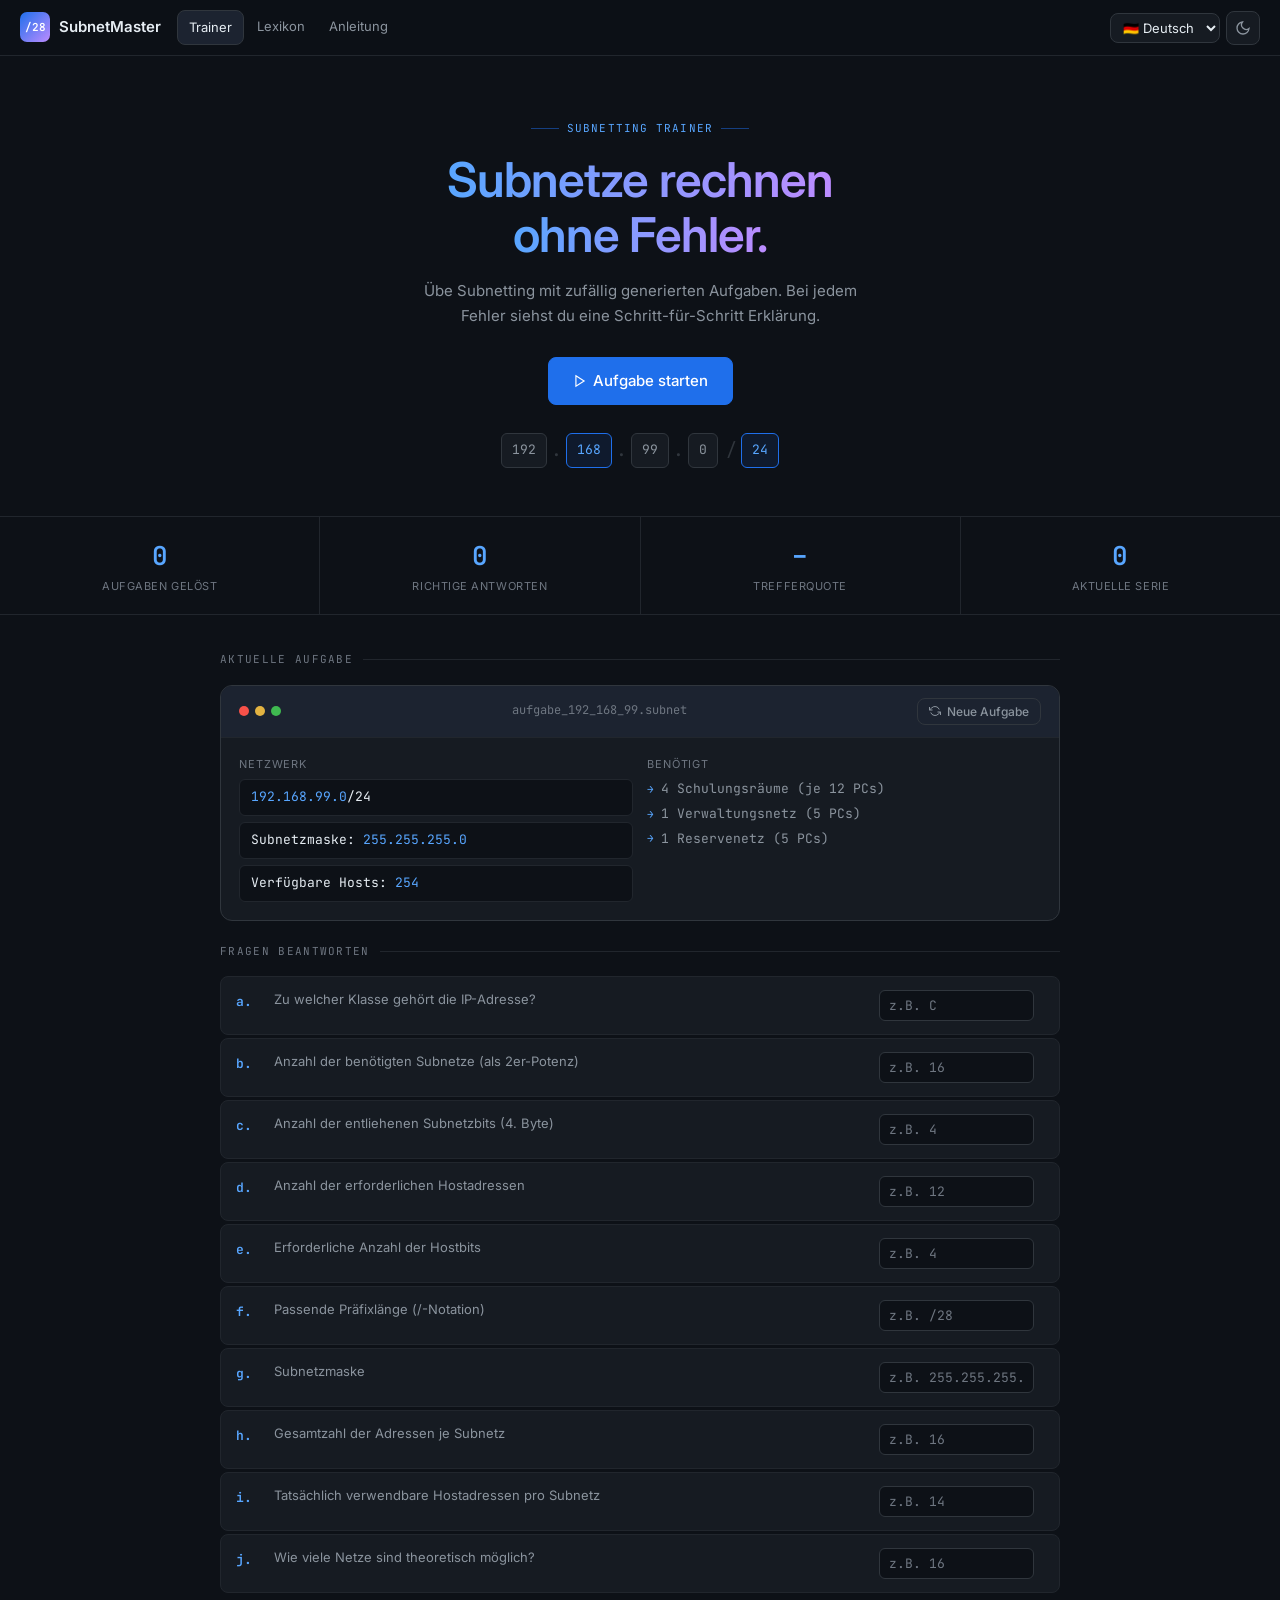
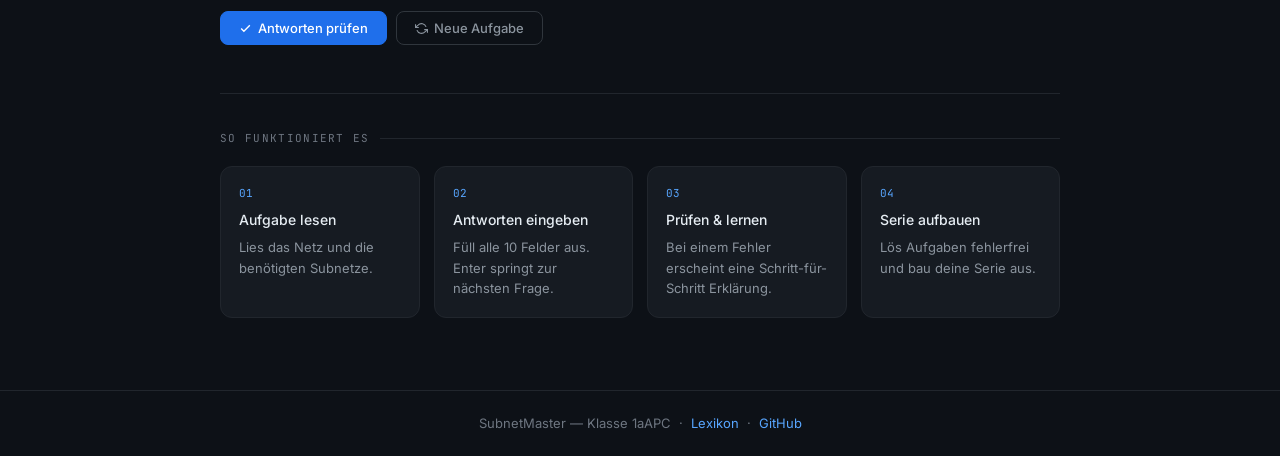
==== index.html @ 02bdc13f "Initial commit: SubnetMaster subnetting trainer" ====
<!DOCTYPE html>
<html lang="de">
<head>
<meta charset="UTF-8">
<meta name="viewport" content="width=device-width, initial-scale=1.0">
<title>SubnetMaster – Trainer</title>
<link rel="preconnect" href="https://fonts.googleapis.com">
<link rel="preconnect" href="https://fonts.gstatic.com" crossorigin>
<link href="https://fonts.googleapis.com/css2?family=JetBrains+Mono:wght@400;600&family=Inter:wght@300;400;500;600&display=swap" rel="stylesheet">
<link rel="stylesheet" href="css/style.css">
</head>
<body data-theme="dark">

<!-- ── NAVBAR ── -->
<nav>
  <div class="nav-left">
    <a href="index.html" class="nav-logo">
      <div class="logo-icon">/28</div>
      SubnetMaster
    </a>
    <div class="nav-links">
      <a href="index.html" id="nav-trainer" class="active">Trainer</a>
      <a href="lernen.html" id="nav-lernen">Lexikon</a>
      <a href="anleitung.html" id="nav-anleitung">Anleitung</a>
    </div>
  </div>
  <div class="nav-right">
    <select class="lang-select" id="langSelect" onchange="changeLang(this.value)">
      <option value="de">🇩🇪 Deutsch</option>
      <option value="en">🇬🇧 English</option>
      <option value="ar">🇸🇦 العربية</option>
      <option value="tr">🇹🇷 Türkçe</option>
      <option value="fr">🇫🇷 Français</option>
      <option value="es">🇪🇸 Español</option>
    </select>
    <button class="theme-btn" onclick="toggleTheme()">
      <svg class="icon-sun" viewBox="0 0 24 24" fill="none" stroke="currentColor" stroke-width="2"><circle cx="12" cy="12" r="5"/><line x1="12" y1="1" x2="12" y2="3"/><line x1="12" y1="21" x2="12" y2="23"/><line x1="4.22" y1="4.22" x2="5.64" y2="5.64"/><line x1="18.36" y1="18.36" x2="19.78" y2="19.78"/><line x1="1" y1="12" x2="3" y2="12"/><line x1="21" y1="12" x2="23" y2="12"/><line x1="4.22" y1="19.78" x2="5.64" y2="18.36"/><line x1="18.36" y1="5.64" x2="19.78" y2="4.22"/></svg>
      <svg class="icon-moon" viewBox="0 0 24 24" fill="none" stroke="currentColor" stroke-width="2"><path d="M21 12.79A9 9 0 1 1 11.21 3 7 7 0 0 0 21 12.79z"/></svg>
    </button>
  </div>
</nav>

<!-- ── HERO ── -->
<section class="hero">
  <div class="hero-eyebrow" id="h-eyebrow">Subnetting Trainer</div>
  <h1>
    <span id="h-title-main">Subnetze rechnen</span><br>
    <span id="h-span">ohne Fehler.</span>
  </h1>
  <p id="h-sub">Übe Subnetting mit zufällig generierten Aufgaben. Bei jedem Fehler siehst du eine Schritt-für-Schritt Erklärung.</p>
  <a href="#trainer" class="btn btn-primary btn-lg">
    <svg width="14" height="14" fill="none" stroke="currentColor" stroke-width="2" viewBox="0 0 24 24"><path d="M5 3l14 9-14 9V3z"/></svg>
    <span id="h-cta-text">Aufgabe starten</span>
  </a>
  <div class="ip-grid">
    <div class="ip-octet" id="o1">192</div><div class="ip-sep">.</div>
    <div class="ip-octet" id="o2">168</div><div class="ip-sep">.</div>
    <div class="ip-octet" id="o3">50</div><div class="ip-sep">.</div>
    <div class="ip-octet" id="o4">0</div>
    <div class="ip-sep" style="margin-left:4px">/</div>
    <div class="ip-octet lit">24</div>
  </div>
</section>

<!-- ── STATS ── -->
<div class="stats-strip">
  <div class="stat-cell"><span class="stat-value" id="stat-done">0</span><div class="stat-label" id="sl-done">Aufgaben gelöst</div></div>
  <div class="stat-cell"><span class="stat-value" id="stat-correct">0</span><div class="stat-label" id="sl-correct">Richtige Antworten</div></div>
  <div class="stat-cell"><span class="stat-value" id="stat-pct">–</span><div class="stat-label" id="sl-pct">Trefferquote</div></div>
  <div class="stat-cell"><span class="stat-value" id="stat-streak">0</span><div class="stat-label" id="sl-streak">Aktuelle Serie</div></div>
</div>

<!-- ── TRAINER ── -->
<main class="trainer-wrap" id="trainer">

  <div class="section-label" id="lbl-task">Aktuelle Aufgabe</div>

  <!-- Task card -->
  <div class="task-card">
    <div class="card-header">
      <div class="window-dots"><div class="dot dot-r"></div><div class="dot dot-y"></div><div class="dot dot-g"></div></div>
      <span style="font-family:var(--mono);font-size:12px;color:var(--text3)" id="task-title">aufgabe.subnet</span>
      <button class="btn btn-secondary" onclick="newTask()" style="padding:5px 11px;font-size:12px;">
        <svg width="12" height="12" fill="none" stroke="currentColor" stroke-width="2" viewBox="0 0 24 24"><path d="M1 4v6h6M23 20v-6h-6"/><path d="M20.49 9A9 9 0 0 0 5.64 5.64L1 10m22 4l-4.64 4.36A9 9 0 0 1 3.51 15"/></svg>
        <span id="btn-new-text">Neue Aufgabe</span>
      </button>
    </div>
    <div class="task-body">
      <div class="info-group">
        <div class="info-label" id="lbl-network">Netzwerk</div>
        <div class="info-value"><span id="tn-net">–</span>/24</div>
        <div class="info-value" id="tn-mask">Subnetzmaske: <span>255.255.255.0</span></div>
        <div class="info-value" id="tn-hosts">Verfügbare Hosts: <span>254</span></div>
      </div>
      <div class="info-group">
        <div class="info-label" id="lbl-needed">Benötigt</div>
        <ul class="need-list" id="need-list"></ul>
      </div>
    </div>
  </div>

  <!-- Questions -->
  <div class="section-label" id="lbl-questions">Fragen beantworten</div>
  <div class="questions-wrap" id="questions"></div>

  <!-- Buttons -->
  <div class="btn-row">
    <button class="btn btn-primary" onclick="checkAnswers()">
      <svg width="13" height="13" fill="none" stroke="currentColor" stroke-width="2.5" viewBox="0 0 24 24"><path d="M20 6L9 17l-5-5"/></svg>
      <span id="btn-check-text">Antworten prüfen</span>
    </button>
    <button class="btn btn-secondary" onclick="newTask()">
      <svg width="13" height="13" fill="none" stroke="currentColor" stroke-width="2" viewBox="0 0 24 24"><path d="M1 4v6h6M23 20v-6h-6"/><path d="M20.49 9A9 9 0 0 0 5.64 5.64L1 10m22 4l-4.64 4.36A9 9 0 0 1 3.51 15"/></svg>
      <span id="btn-new-bottom-text">Neue Aufgabe</span>
    </button>
  </div>

  <div class="score-bar" id="score-bar"></div>
  <div class="solution-table" id="solution-table">
    <div class="sol-header" id="sol-header">Alle richtigen Antworten</div>
    <div class="sol-grid" id="sol-grid"></div>
  </div>

  <!-- How it works -->
  <div style="margin-top:48px;padding-top:36px;border-top:1px solid var(--border2)">
    <div class="section-label">So funktioniert es</div>
    <div class="how-grid" id="how-grid"></div>
  </div>

</main>

<footer>
  <span id="footer-text">SubnetMaster — Klasse 1aAPC</span> &nbsp;·&nbsp;
  <a href="lernen.html">Lexikon</a> &nbsp;·&nbsp;
  <a href="https://github.com" target="_blank">GitHub</a>
</footer>

<script src="js/lang.js"></script>
<script src="js/app.js"></script>
</body>
</html>
---- css/style.css ----
/* ════════════════════════════════════════
   SubnetMaster – Global Stylesheet
   ════════════════════════════════════════ */

/* ── Google Fonts are loaded in each HTML file ── */

*,*::before,*::after{box-sizing:border-box;margin:0;padding:0;}

/* ── CSS Variables ── */
:root {
  --bg:#0d1117; --bg2:#161b22; --bg3:#1c2330;
  --border:#30363d; --border2:#21262d;
  --text:#e6edf3; --text2:#8b949e; --text3:#6e7681;
  --accent:#58a6ff; --accent2:#1f6feb;
  --green:#3fb950; --red:#f85149; --yellow:#e3b341; --purple:#bc8cff;
  --teal:#39c5cf;
  --mono:'JetBrains Mono', monospace;
  --sans:'Inter', sans-serif;
  --radius:8px; --radius-lg:12px; --radius-xl:16px;
  --shadow:none;
  --nav-bg:rgba(13,17,23,0.88);
}
[data-theme="light"] {
  --bg:#ffffff; --bg2:#f6f8fa; --bg3:#eaeef2;
  --border:#d0d7de; --border2:#e1e4e8;
  --text:#1f2328; --text2:#656d76; --text3:#9198a1;
  --accent:#0969da; --accent2:#0550ae;
  --green:#1a7f37; --red:#cf222e; --yellow:#9a6700; --purple:#8250df;
  --teal:#0e7490;
  --shadow:0 1px 4px rgba(0,0,0,0.07);
  --nav-bg:rgba(255,255,255,0.9);
}

html { scroll-behavior: smooth; }
body {
  font-family: var(--sans);
  background: var(--bg);
  color: var(--text);
  min-height: 100vh;
  line-height: 1.6;
  transition: background 0.25s, color 0.25s;
}

/* ══════════════
   NAVBAR
══════════════ */
nav {
  position: sticky; top: 0; z-index: 200;
  background: var(--nav-bg);
  backdrop-filter: blur(14px);
  border-bottom: 1px solid var(--border2);
  padding: 0 20px; height: 56px;
  display: flex; align-items: center; justify-content: space-between; gap: 12px;
}
.nav-left { display: flex; align-items: center; gap: 16px; }
.nav-logo {
  display: flex; align-items: center; gap: 9px;
  font-weight: 600; font-size: 15px;
  color: var(--text); text-decoration: none; flex-shrink: 0;
}
.logo-icon {
  width: 30px; height: 30px;
  background: linear-gradient(135deg, var(--accent2), var(--purple));
  border-radius: 7px;
  display: flex; align-items: center; justify-content: center;
  font-family: var(--mono); font-size: 11px; font-weight: 600; color: #fff;
}
.nav-links { display: flex; gap: 2px; }
.nav-links a {
  font-size: 13px; color: var(--text2);
  text-decoration: none; padding: 6px 11px;
  border-radius: var(--radius);
  transition: background 0.15s, color 0.15s;
  white-space: nowrap;
}
.nav-links a:hover { background: var(--bg3); color: var(--text); }
.nav-links a.active {
  background: var(--bg3); color: var(--text);
  border: 1px solid var(--border);
}
.nav-right { display: flex; align-items: center; gap: 6px; }
.lang-select {
  font-family: var(--sans); font-size: 13px;
  background: var(--bg2); border: 1px solid var(--border);
  color: var(--text); padding: 5px 8px;
  border-radius: var(--radius); cursor: pointer; outline: none;
  transition: border-color 0.15s;
}
.lang-select:hover { border-color: var(--accent2); }
.theme-btn {
  background: var(--bg2); border: 1px solid var(--border);
  color: var(--text2); width: 34px; height: 34px;
  border-radius: var(--radius);
  display: flex; align-items: center; justify-content: center;
  cursor: pointer; transition: background 0.15s, color 0.15s; flex-shrink: 0;
}
.theme-btn:hover { background: var(--bg3); color: var(--text); }
.icon-sun, .icon-moon { width: 16px; height: 16px; }
.icon-sun { display: none; }
[data-theme="light"] .icon-moon { display: none; }
[data-theme="light"] .icon-sun  { display: block; }

/* Mobile nav */
@media (max-width: 600px) {
  .nav-links { display: none; }
}

/* ══════════════
   BUTTONS
══════════════ */
.btn {
  font-family: var(--sans); font-size: 13px; font-weight: 500;
  padding: 8px 18px; border-radius: var(--radius);
  border: 1px solid; cursor: pointer;
  transition: all 0.15s;
  display: inline-flex; align-items: center; gap: 6px;
  text-decoration: none;
}
.btn-primary { background: var(--accent2); border-color: var(--accent2); color: #fff; }
.btn-primary:hover { opacity: 0.88; }
.btn-secondary { background: transparent; border-color: var(--border); color: var(--text2); }
.btn-secondary:hover { background: var(--bg3); color: var(--text); border-color: var(--text3); }
.btn-lg { font-size: 15px; padding: 11px 24px; }

/* ══════════════
   SECTION LABEL
══════════════ */
.section-label {
  font-family: var(--mono); font-size: 11px;
  color: var(--text3); text-transform: uppercase; letter-spacing: 0.12em;
  margin-bottom: 16px;
  display: flex; align-items: center; gap: 10px;
}
.section-label::after { content:''; flex:1; height:1px; background:var(--border2); }

/* ══════════════
   CARDS
══════════════ */
.card {
  background: var(--bg2); border: 1px solid var(--border);
  border-radius: var(--radius-lg); padding: 20px;
  box-shadow: var(--shadow);
}
.card-header {
  background: var(--bg3); border-bottom: 1px solid var(--border2);
  padding: 12px 18px;
  display: flex; align-items: center; justify-content: space-between;
  flex-wrap: wrap; gap: 8px;
}
.window-dots { display: flex; gap: 6px; }
.dot { width: 10px; height: 10px; border-radius: 50%; }
.dot-r { background: #f85149; } .dot-y { background: #e3b341; } .dot-g { background: #3fb950; }

/* ══════════════
   FOOTER
══════════════ */
footer {
  border-top: 1px solid var(--border2);
  padding: 22px 20px; text-align: center;
  font-size: 13px; color: var(--text3);
}
footer a { color: var(--accent); text-decoration: none; }
footer a:hover { text-decoration: underline; }

/* ══════════════
   UTILITIES
══════════════ */
.mono { font-family: var(--mono); }
.accent { color: var(--accent); }
.green  { color: var(--green); }
.red    { color: var(--red); }
.muted  { color: var(--text2); }
.small  { font-size: 12px; }

/* inline code */
code {
  font-family: var(--mono); font-size: 12px;
  background: var(--bg3); border: 1px solid var(--border);
  border-radius: 4px; padding: 1px 6px; color: var(--accent);
}

/* ══════════════
   STATS STRIP
══════════════ */
.stats-strip {
  display: grid;
  grid-template-columns: repeat(auto-fit, minmax(120px, 1fr));
  gap: 1px; background: var(--border2);
  border-top: 1px solid var(--border2);
  border-bottom: 1px solid var(--border2);
}
.stat-cell { background: var(--bg); padding: 18px 16px; text-align: center; }
.stat-value {
  font-family: var(--mono); font-size: 26px; font-weight: 600;
  color: var(--accent); display: block;
}
.stat-label { font-size: 11px; color: var(--text3); margin-top: 2px; text-transform: uppercase; letter-spacing: 0.05em; }

/* ══════════════
   TRAINER PAGE
══════════════ */
.trainer-wrap { max-width: 880px; margin: 0 auto; padding: 36px 20px 72px; }

.task-card { background: var(--bg2); border: 1px solid var(--border); border-radius: var(--radius-lg); overflow: hidden; margin-bottom: 22px; box-shadow: var(--shadow); }
.task-body { padding: 18px; display: grid; grid-template-columns: 1fr 1fr; gap: 14px; }
@media(max-width:520px){ .task-body { grid-template-columns: 1fr; } }
.info-group { display: flex; flex-direction: column; gap: 6px; }
.info-label { font-size: 11px; text-transform: uppercase; letter-spacing: 0.08em; color: var(--text3); }
.info-value { font-family: var(--mono); font-size: 13px; color: var(--text); background: var(--bg); border: 1px solid var(--border2); border-radius: 6px; padding: 7px 11px; }
.info-value span { color: var(--accent); }
.need-list { list-style: none; display: flex; flex-direction: column; gap: 4px; }
.need-list li { font-family: var(--mono); font-size: 13px; color: var(--text2); display: flex; align-items: center; gap: 7px; }
.need-list li::before { content: '→'; color: var(--accent); font-size: 11px; }

.questions-wrap { display: flex; flex-direction: column; gap: 3px; }
.q-row { background: var(--bg2); border: 1px solid var(--border2); border-radius: var(--radius); padding: 13px 15px; display: grid; grid-template-columns: 28px 1fr auto auto; align-items: start; gap: 10px; transition: border-color 0.2s; box-shadow: var(--shadow); }
.q-row:focus-within { border-color: var(--accent2); }
.q-row.q-correct { border-color: rgba(63,185,80,0.45); background: rgba(63,185,80,0.03); }
.q-row.q-wrong   { border-color: rgba(248,81,73,0.45);  background: rgba(248,81,73,0.03); }
@media(max-width:600px){ .q-row { grid-template-columns: 28px 1fr; } .q-input,.q-badge { grid-column: 2; } }
.q-letter { font-family: var(--mono); font-size: 13px; font-weight: 600; color: var(--accent); padding-top: 2px; }
.q-content { display: flex; flex-direction: column; gap: 4px; }
.q-text { font-size: 13px; color: var(--text2); line-height: 1.5; }
.q-input { font-family: var(--mono); font-size: 13px; background: var(--bg); border: 1px solid var(--border); border-radius: 6px; color: var(--text); padding: 6px 9px; width: 155px; outline: none; transition: border-color 0.15s; align-self: start; }
.q-input::placeholder { color: var(--text3); }
.q-input:focus { border-color: var(--accent2); }
.q-badge { font-size: 12px; font-weight: 500; padding: 4px 9px; border-radius: 20px; white-space: nowrap; align-self: start; display: none; }
.badge-ok  { background: rgba(63,185,80,0.12); color: var(--green); border: 1px solid rgba(63,185,80,0.3); }
.badge-err { background: rgba(248,81,73,0.10); color: var(--red);   border: 1px solid rgba(248,81,73,0.3); }
.q-explain { display: none; margin-top: 10px; grid-column: 2/-1; background: var(--bg3); border: 1px solid rgba(248,81,73,0.2); border-radius: 8px; padding: 13px; }
.explain-title { font-size: 12px; font-weight: 600; color: var(--red); margin-bottom: 9px; display: flex; align-items: center; gap: 6px; }
.step-list { display: flex; flex-direction: column; gap: 7px; }
.step-item { display: flex; gap: 9px; align-items: flex-start; }
.step-num { width: 20px; height: 20px; background: rgba(88,166,255,0.1); border: 1px solid rgba(88,166,255,0.25); border-radius: 50%; flex-shrink: 0; display: flex; align-items: center; justify-content: center; font-family: var(--mono); font-size: 10px; color: var(--accent); margin-top: 1px; }
.step-text { font-size: 13px; color: var(--text2); line-height: 1.6; }
.step-text b { color: var(--green); font-weight: 600; }

.btn-row { display: flex; gap: 9px; flex-wrap: wrap; margin-top: 18px; }
.score-bar { display: none; margin-top: 18px; padding: 12px 16px; border-radius: var(--radius); font-size: 14px; font-weight: 500; border: 1px solid; align-items: center; gap: 9px; }
.score-bar.show { display: flex; }
.score-perfect { background: rgba(63,185,80,0.07);  border-color: rgba(63,185,80,0.3);  color: var(--green); }
.score-good    { background: rgba(227,179,65,0.07); border-color: rgba(227,179,65,0.3); color: var(--yellow); }
.score-retry   { background: rgba(248,81,73,0.07);  border-color: rgba(248,81,73,0.3);  color: var(--red); }
.solution-table { display: none; margin-top: 14px; background: var(--bg2); border: 1px solid var(--border2); border-radius: var(--radius); overflow: hidden; }
.solution-table.show { display: block; }
.sol-header { background: var(--bg3); padding: 9px 15px; font-size: 11px; color: var(--text3); text-transform: uppercase; letter-spacing: 0.08em; font-family: var(--mono); border-bottom: 1px solid var(--border2); }
.sol-grid { display: grid; grid-template-columns: repeat(auto-fill, minmax(160px, 1fr)); gap: 1px; background: var(--border2); }
.sol-cell { background: var(--bg2); padding: 9px 13px; }
.sol-key  { font-size: 11px; color: var(--text3); margin-bottom: 2px; }
.sol-val  { font-family: var(--mono); font-size: 13px; color: var(--green); }

/* ══════════════
   LEARN PAGE
══════════════ */
.learn-wrap { max-width: 960px; margin: 0 auto; padding: 40px 20px 80px; }

/* Sidebar + Content layout */
.learn-layout { display: grid; grid-template-columns: 220px 1fr; gap: 32px; align-items: start; }
@media(max-width:768px){ .learn-layout { grid-template-columns: 1fr; } }

/* Sidebar */
.learn-sidebar { position: sticky; top: 76px; }
.sidebar-nav { background: var(--bg2); border: 1px solid var(--border2); border-radius: var(--radius-lg); overflow: hidden; }
.sidebar-nav a {
  display: flex; align-items: center; gap: 10px;
  padding: 11px 16px; font-size: 13px; color: var(--text2);
  text-decoration: none; border-bottom: 1px solid var(--border2);
  transition: background 0.15s, color 0.15s;
}
.sidebar-nav a:last-child { border-bottom: none; }
.sidebar-nav a:hover { background: var(--bg3); color: var(--text); }
.sidebar-nav a.active { background: rgba(31,111,235,0.1); color: var(--accent); border-left: 2px solid var(--accent2); }
.sidebar-num { font-family: var(--mono); font-size: 11px; color: var(--text3); min-width: 20px; }

/* Content sections */
.learn-section { margin-bottom: 56px; scroll-margin-top: 80px; }
.learn-section h2 { font-size: 22px; font-weight: 600; margin-bottom: 8px; line-height: 1.3; }
.learn-section h3 { font-size: 16px; font-weight: 500; color: var(--text); margin: 24px 0 10px; }
.learn-section p  { font-size: 14px; color: var(--text2); line-height: 1.75; margin-bottom: 12px; }
.learn-section ul { padding-left: 20px; margin-bottom: 12px; }
.learn-section ul li { font-size: 14px; color: var(--text2); line-height: 1.75; }
.learn-intro { font-size: 15px; color: var(--text2); line-height: 1.8; margin-bottom: 24px; border-left: 3px solid var(--accent2); padding-left: 16px; }

/* Diagram boxes */
.diagram-wrap {
  background: var(--bg2); border: 1px solid var(--border);
  border-radius: var(--radius-lg); overflow: hidden; margin: 20px 0;
}
.diagram-title {
  background: var(--bg3); border-bottom: 1px solid var(--border2);
  padding: 10px 16px; font-family: var(--mono); font-size: 12px; color: var(--text3);
  display: flex; align-items: center; gap: 8px;
}
.diagram-body { padding: 20px; overflow-x: auto; }

/* IP byte boxes */
.byte-row { display: flex; gap: 4px; align-items: center; flex-wrap: wrap; margin: 8px 0; }
.byte-box {
  font-family: var(--mono); font-size: 13px; font-weight: 600;
  padding: 8px 14px; border-radius: 6px; border: 1px solid;
  min-width: 60px; text-align: center;
}
.byte-net  { background: rgba(31,111,235,0.12); border-color: rgba(88,166,255,0.4); color: var(--accent); }
.byte-host { background: rgba(63,185,80,0.12);  border-color: rgba(63,185,80,0.4);  color: var(--green); }
.byte-sub  { background: rgba(188,140,255,0.12); border-color: rgba(188,140,255,0.4); color: var(--purple); }
.byte-label { font-size: 11px; color: var(--text3); margin-top: 4px; text-align: center; }
.byte-col { display: flex; flex-direction: column; align-items: center; }

/* Bit grid */
.bit-grid { display: flex; gap: 3px; flex-wrap: wrap; margin: 10px 0; }
.bit-cell {
  font-family: var(--mono); font-size: 13px; font-weight: 600;
  width: 34px; height: 34px;
  display: flex; align-items: center; justify-content: center;
  border-radius: 5px; border: 1px solid;
}
.bit-1 { background: rgba(31,111,235,0.15); border-color: rgba(88,166,255,0.4); color: var(--accent); }
.bit-0 { background: var(--bg3); border-color: var(--border); color: var(--text3); }
.bit-s { background: rgba(188,140,255,0.15); border-color: rgba(188,140,255,0.4); color: var(--purple); }

/* Table */
.learn-table { width: 100%; border-collapse: collapse; font-size: 13px; margin: 14px 0; }
.learn-table th { background: var(--bg3); color: var(--text2); font-weight: 500; padding: 9px 14px; text-align: left; border-bottom: 1px solid var(--border); font-size: 12px; text-transform: uppercase; letter-spacing: 0.05em; }
.learn-table td { padding: 9px 14px; border-bottom: 1px solid var(--border2); color: var(--text2); font-family: var(--mono); font-size: 13px; }
.learn-table tr:last-child td { border-bottom: none; }
.learn-table tr:hover td { background: var(--bg3); }

/* Info / tip boxes */
.info-box { border-radius: var(--radius); padding: 14px 16px; margin: 16px 0; font-size: 13px; line-height: 1.7; display: flex; gap: 12px; }
.info-box-icon { font-size: 18px; flex-shrink: 0; }
.info-tip    { background: rgba(31,111,235,0.07);  border: 1px solid rgba(88,166,255,0.2);  color: var(--text2); }
.info-warn   { background: rgba(227,179,65,0.07);  border: 1px solid rgba(227,179,65,0.2);  color: var(--text2); }
.info-good   { background: rgba(63,185,80,0.07);   border: 1px solid rgba(63,185,80,0.2);   color: var(--text2); }

/* Formula display */
.formula {
  background: var(--bg3); border: 1px solid var(--border);
  border-radius: var(--radius); padding: 14px 18px;
  font-family: var(--mono); font-size: 14px; color: var(--text);
  margin: 14px 0; display: flex; align-items: center; gap: 12px;
  flex-wrap: wrap;
}
.formula-part { color: var(--accent); }
.formula-eq   { color: var(--text3); }
.formula-result { color: var(--green); font-weight: 600; }

/* Step cards (numbered) */
.step-cards { display: flex; flex-direction: column; gap: 12px; margin: 16px 0; }
.step-card {
  background: var(--bg2); border: 1px solid var(--border2);
  border-radius: var(--radius-lg); padding: 16px 18px;
  display: flex; gap: 16px; align-items: flex-start;
}
.step-card-num {
  width: 32px; height: 32px; border-radius: 50%; flex-shrink: 0;
  background: linear-gradient(135deg, var(--accent2), var(--purple));
  display: flex; align-items: center; justify-content: center;
  font-family: var(--mono); font-size: 13px; font-weight: 600; color: #fff;
}
.step-card-body h4 { font-size: 14px; font-weight: 500; margin-bottom: 4px; }
.step-card-body p  { font-size: 13px; color: var(--text2); line-height: 1.65; margin: 0; }

/* Classes table colors */
.cls-a { color: #f97316; }
.cls-b { color: var(--yellow); }
.cls-c { color: var(--green); }

/* Progress bar */
.progress-track { height: 8px; background: var(--bg3); border-radius: 4px; overflow: hidden; margin: 6px 0; }
.progress-fill  { height: 100%; border-radius: 4px; transition: width 0.4s; }
.pf-blue   { background: linear-gradient(90deg, var(--accent2), var(--accent)); }
.pf-purple { background: linear-gradient(90deg, var(--purple), #d6abff); }
.pf-green  { background: linear-gradient(90deg, #1a7f37, var(--green)); }

/* ══════════════
   GUIDE PAGE
══════════════ */
.guide-wrap { max-width: 860px; margin: 0 auto; padding: 40px 20px 80px; }
.guide-hero { text-align: center; padding: 40px 0 48px; }
.guide-hero h1 { font-size: clamp(26px,5vw,40px); font-weight: 600; line-height: 1.2; margin-bottom: 12px; }
.guide-hero p  { font-size: 15px; color: var(--text2); max-width: 480px; margin: 0 auto; }
.guide-steps   { display: flex; flex-direction: column; gap: 2px; }
.guide-step {
  background: var(--bg2); border: 1px solid var(--border2);
  border-radius: var(--radius-lg); overflow: hidden;
  cursor: pointer; transition: border-color 0.2s;
}
.guide-step:hover { border-color: var(--border); }
.guide-step.open  { border-color: var(--accent2); }
.guide-step-header {
  padding: 16px 20px; display: flex; align-items: center; gap: 14px;
  user-select: none;
}
.guide-step-num {
  width: 30px; height: 30px; border-radius: 50%; flex-shrink: 0;
  background: var(--bg3); border: 1px solid var(--border);
  display: flex; align-items: center; justify-content: center;
  font-family: var(--mono); font-size: 12px; color: var(--accent);
  transition: background 0.2s;
}
.guide-step.open .guide-step-num { background: rgba(31,111,235,0.15); border-color: var(--accent2); }
.guide-step-title { font-size: 14px; font-weight: 500; flex: 1; }
.guide-step-arrow { color: var(--text3); font-size: 16px; transition: transform 0.2s; }
.guide-step.open .guide-step-arrow { transform: rotate(90deg); }
.guide-step-body { display: none; padding: 0 20px 20px 64px; font-size: 13px; color: var(--text2); line-height: 1.75; }
.guide-step.open .guide-step-body { display: block; }

/* ══════════════
   HERO (index)
══════════════ */
.hero { padding: 64px 20px 48px; text-align: center; max-width: 720px; margin: 0 auto; }
.hero-eyebrow { font-family: var(--mono); font-size: 11px; color: var(--accent); letter-spacing: 0.1em; text-transform: uppercase; margin-bottom: 14px; display: flex; align-items: center; justify-content: center; gap: 8px; }
.hero-eyebrow::before,.hero-eyebrow::after { content:''; width:28px; height:1px; background:var(--accent2); opacity:0.5; }
.hero h1 { font-size: clamp(28px,5.5vw,48px); font-weight: 600; line-height: 1.15; letter-spacing: -0.02em; margin-bottom: 16px; }
.hero h1 span { background: linear-gradient(90deg,var(--accent),var(--purple)); -webkit-background-clip:text; -webkit-text-fill-color:transparent; background-clip:text; }
.hero p { font-size: 15px; color: var(--text2); max-width: 480px; margin: 0 auto 28px; line-height: 1.7; }
.ip-grid { display: flex; justify-content: center; gap: 4px; margin: 28px 0 0; flex-wrap: wrap; }
.ip-octet { font-family: var(--mono); font-size: 13px; background: var(--bg2); border: 1px solid var(--border); border-radius: 6px; padding: 6px 10px; color: var(--text2); transition: all 0.4s; }
.ip-octet.lit { color: var(--accent); border-color: var(--accent2); background: rgba(31,111,235,0.1); }
.ip-sep { font-family: var(--mono); font-size: 18px; color: var(--border); display: flex; align-items: center; }

/* how-it-works on index */
.how-grid { display: grid; grid-template-columns: repeat(auto-fit,minmax(180px,1fr)); gap: 14px; margin-top: 18px; }
.how-card { background: var(--bg2); border: 1px solid var(--border2); border-radius: var(--radius-lg); padding: 18px; box-shadow: var(--shadow); }
.how-num  { font-family: var(--mono); font-size: 11px; color: var(--accent); margin-bottom: 7px; }
.how-title{ font-size: 14px; font-weight: 500; margin-bottom: 5px; }
.how-text { font-size: 13px; color: var(--text2); line-height: 1.6; }
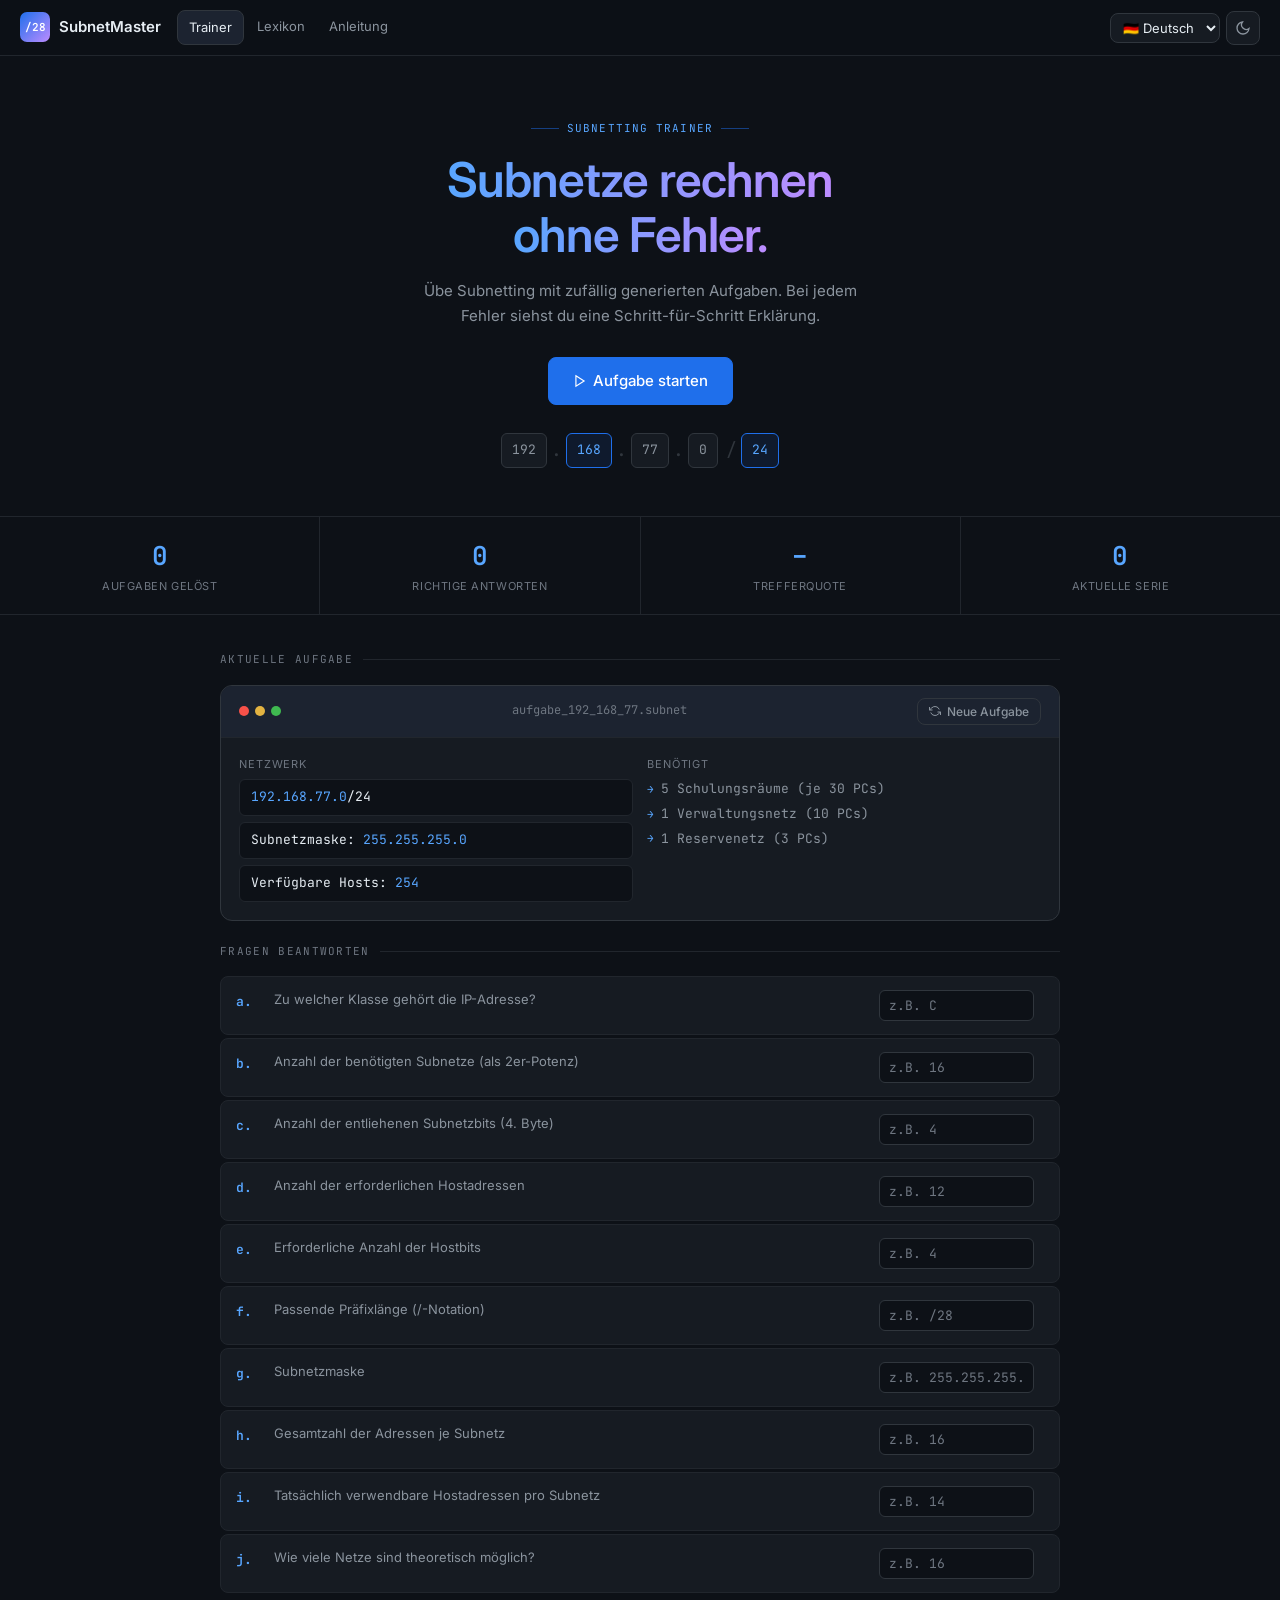
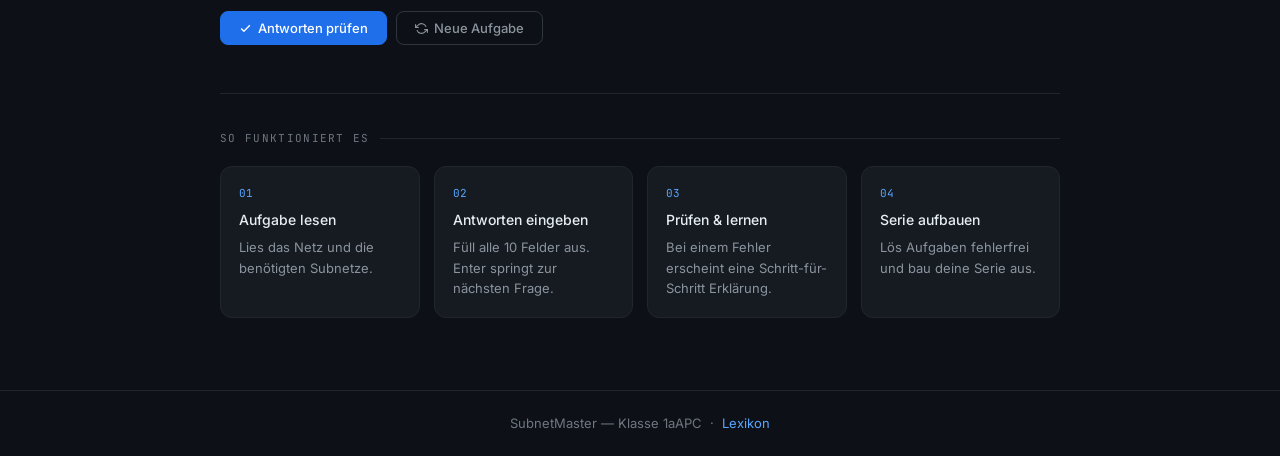
==== commit 139b9ebf: "github link removed" ====
--- a/index.html
+++ b/index.html
@@ -18,7 +18,7 @@
     <a href="index.html" class="nav-logo">
       <div class="logo-icon">/28</div>
       SubnetMaster
-    </a>
+    </a>                                                                 
     <div class="nav-links">
       <a href="index.html" id="nav-trainer" class="active">Trainer</a>
       <a href="lernen.html" id="nav-lernen">Lexikon</a>
@@ -132,8 +132,7 @@
 
 <footer>
   <span id="footer-text">SubnetMaster — Klasse 1aAPC</span> &nbsp;·&nbsp;
-  <a href="lernen.html">Lexikon</a> &nbsp;·&nbsp;
-  <a href="https://github.com" target="_blank">GitHub</a>
+  <a href="lernen.html">Lexikon</a>
 </footer>
 
 <script src="js/lang.js"></script>
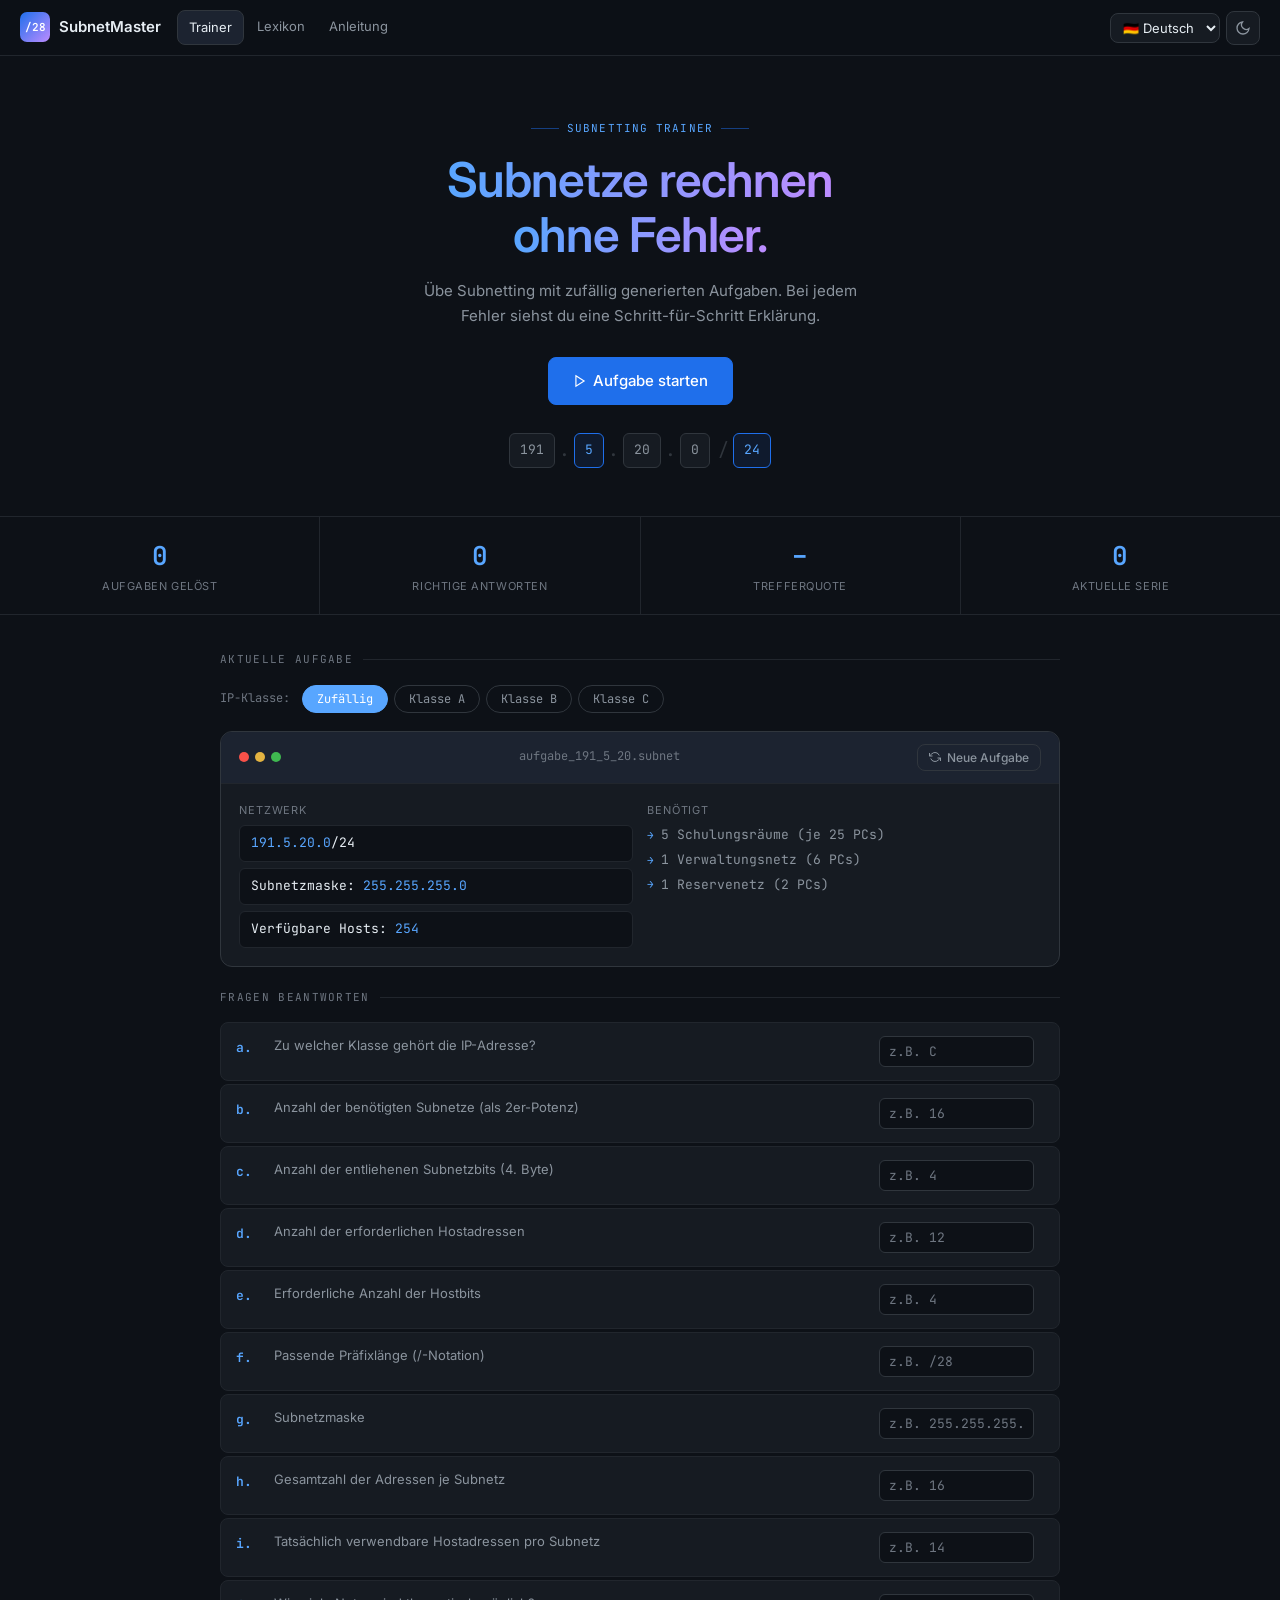
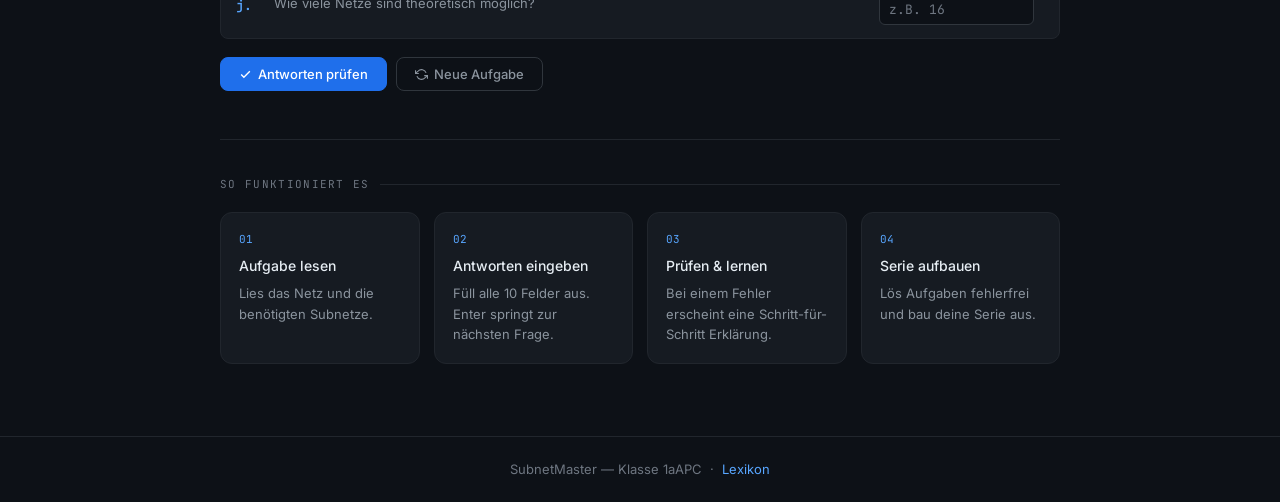
==== commit 806970c2: "improved languages translator + added more classes to questions" ====
--- a/index.html
+++ b/index.html
@@ -9,6 +9,38 @@
 <link rel="preconnect" href="https://fonts.gstatic.com" crossorigin>
 <link href="https://fonts.googleapis.com/css2?family=JetBrains+Mono:wght@400;600&family=Inter:wght@300;400;500;600&display=swap" rel="stylesheet">
 <link rel="stylesheet" href="css/style.css">
+<style>
+.class-selector {
+  display: flex;
+  align-items: center;
+  gap: 12px;
+  margin-bottom: 18px;
+  flex-wrap: wrap;
+}
+.class-sel-label {
+  font-size: 12px;
+  color: var(--text3);
+  font-family: var(--mono);
+  white-space: nowrap;
+}
+.class-btns { display: flex; gap: 6px; flex-wrap: wrap; }
+.cls-btn {
+  padding: 5px 14px;
+  border-radius: 20px;
+  border: 1px solid var(--border);
+  background: transparent;
+  color: var(--text2);
+  font-size: 12px;
+  font-family: var(--mono);
+  cursor: pointer;
+  transition: background 0.15s, border-color 0.15s, color 0.15s;
+}
+.cls-btn:hover { border-color: var(--accent); color: var(--text); }
+.cls-btn.active                { background: var(--accent);  border-color: var(--accent);  color: #fff; }
+.cls-btn-a.active              { background: #f97316;         border-color: #f97316;         color: #fff; }
+.cls-btn-b.active              { background: var(--yellow);   border-color: var(--yellow);   color: #000; }
+.cls-btn-c.active              { background: var(--green);    border-color: var(--green);    color: #fff; }
+</style>
 </head>
 <body data-theme="dark">
 
@@ -76,6 +108,17 @@
 
   <div class="section-label" id="lbl-task">Aktuelle Aufgabe</div>
 
+  <!-- Class selector -->
+  <div class="class-selector">
+    <span class="class-sel-label" id="cls-label">IP-Klasse:</span>
+    <div class="class-btns">
+      <button id="cls-btn-r" class="cls-btn active" onclick="setClass('random')"><span id="cls-txt-r">Zufällig</span></button>
+      <button id="cls-btn-a" class="cls-btn cls-btn-a" onclick="setClass('A')"><span id="cls-txt-a">Klasse A</span></button>
+      <button id="cls-btn-b" class="cls-btn cls-btn-b" onclick="setClass('B')"><span id="cls-txt-b">Klasse B</span></button>
+      <button id="cls-btn-c" class="cls-btn cls-btn-c" onclick="setClass('C')"><span id="cls-txt-c">Klasse C</span></button>
+    </div>
+  </div>
+
   <!-- Task card -->
   <div class="task-card">
     <div class="card-header">
@@ -124,7 +167,7 @@
 
   <!-- How it works -->
   <div style="margin-top:48px;padding-top:36px;border-top:1px solid var(--border2)">
-    <div class="section-label">So funktioniert es</div>
+    <div class="section-label" id="lbl-how">So funktioniert es</div>
     <div class="how-grid" id="how-grid"></div>
   </div>
 
